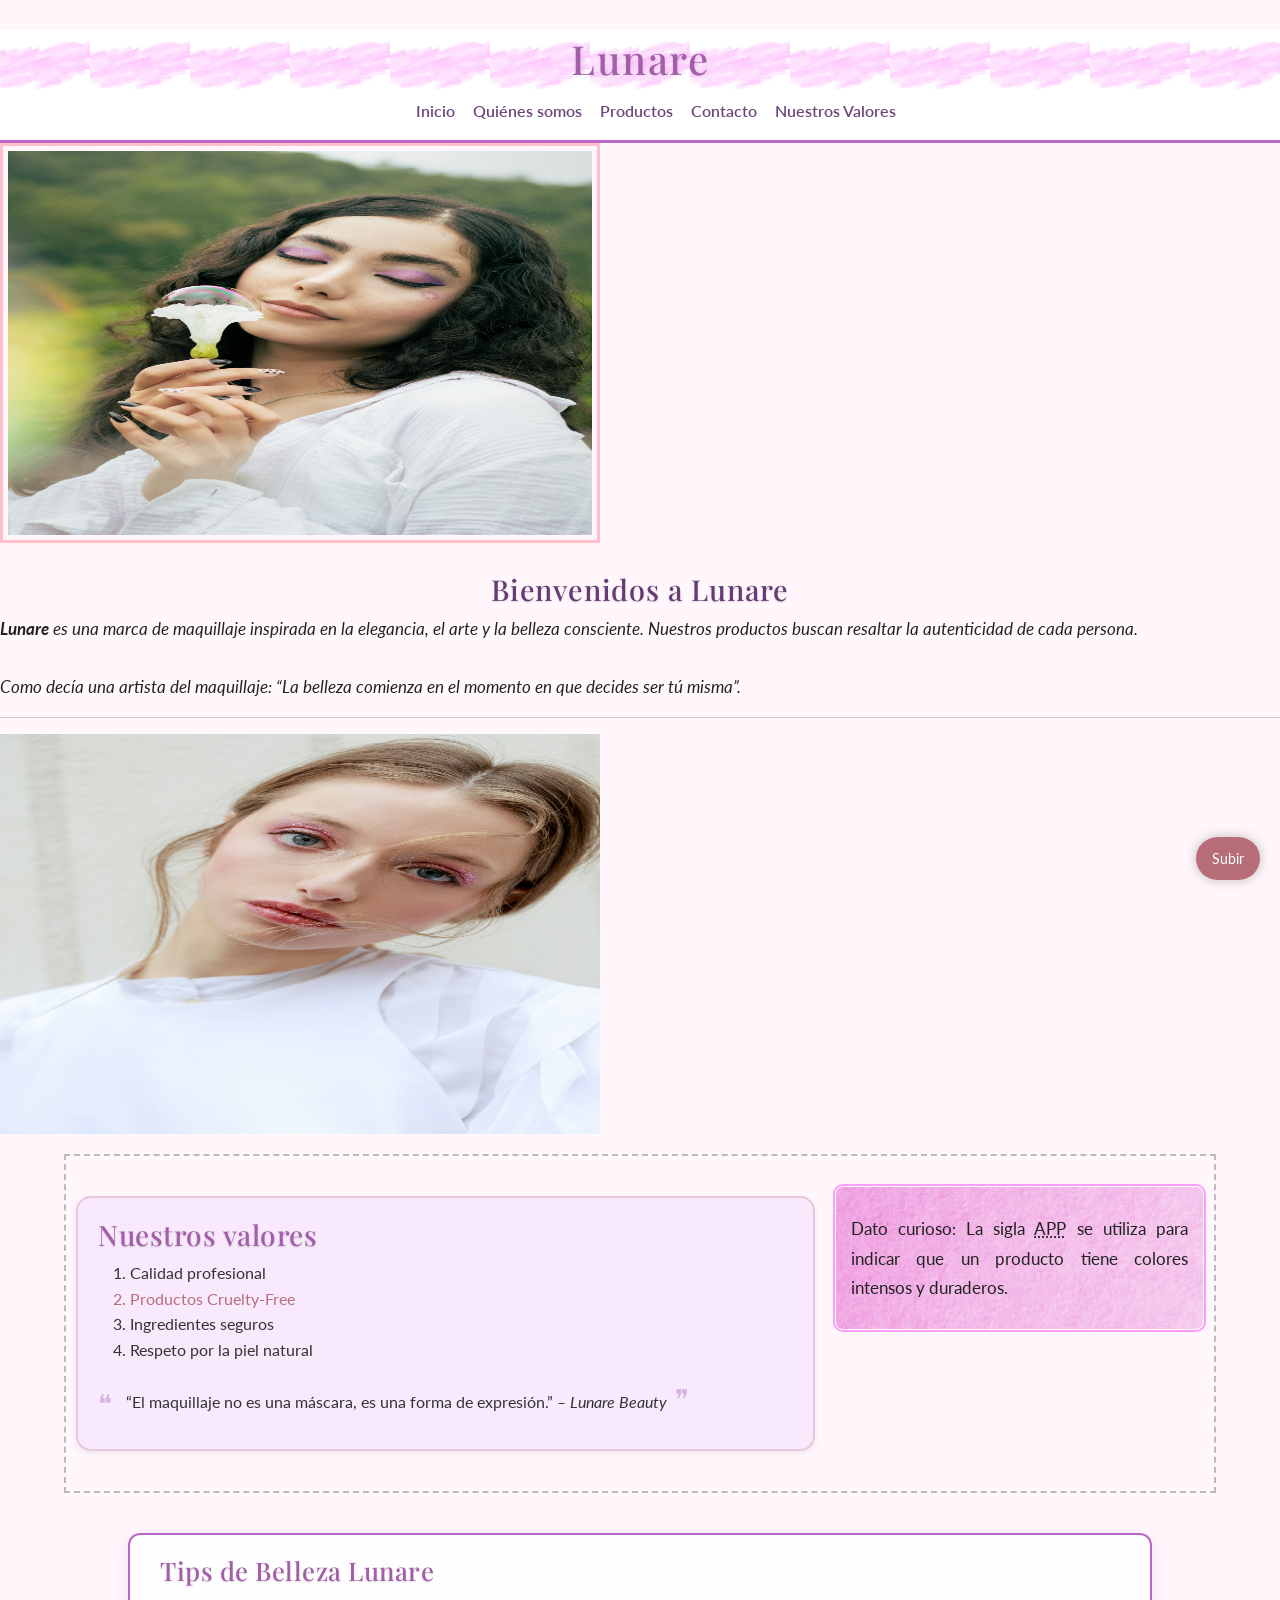
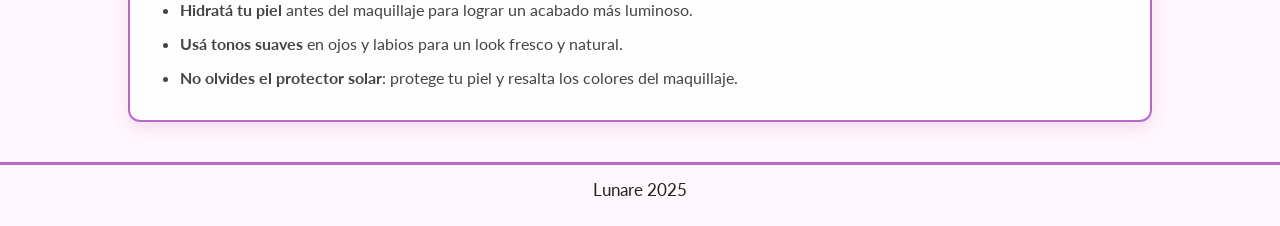
==== index.html @ bf972db9 "Primer commit" ====
<!DOCTYPE html>
<html lang="es">
<head>
    <meta charset="UTF-8">
    <meta name="viewport" content="width=device-width, initial-scale=1.0">
    <title>Lunare Beauty</title>
    <link rel="preconnect" href="https://fonts.googleapis.com">
<link rel="preconnect" href="https://fonts.gstatic.com" crossorigin>
<link href="https://fonts.googleapis.com/css2?family=Lato:wght@300;400;700&family=Poppins:wght@400;600&family=Playfair+Display:wght@700&display=swap" rel="stylesheet">
<link href="https://cdn.jsdelivr.net/npm/bootstrap@5.3.3/dist/css/bootstrap.min.css" rel="stylesheet">
    <link rel="stylesheet" href="style.css">
</head>


<body>

    
    <header>

        <h1>Lunare</h1>

        <nav>
            <ul>
                <li><a href="index.html">Inicio</a></li>
                <li><a href="nosotros.html">Quiénes somos</a></li>
                <li><a href="productos.html">Productos</a></li>
                <li><a href="contacto.html">Contacto</a></li>
                
                <li><a href="#valores">Nuestros Valores</a></li>
            </ul>
        </nav>
    </header>

    <main>
        <section id="bienvenida">
            <img src="img/ojoscerradoslila.jpg" 
                 alt="Maquillaje con tonos lila" 
                 class="portada"
                 >

            <h2>Bienvenidos a Lunare</h2>

            <p>
                <strong>Lunare</strong> es una marca de maquillaje inspirada en la elegancia, el arte y la belleza consciente.
                Nuestros productos buscan resaltar la <em>autenticidad</em> de cada persona.
                <br><br>
                Como decía una artista del maquillaje:
                <q>La belleza comienza en el momento en que decides ser tú misma</q>.
            </p>

            <hr>
            <img src="img/maquillajerosa.jpg" 
                 alt="Maquillaje elegante con tonos rosas"
                 >
        </section>
         <div class="layout-flex">

        <article id="valores">
            <h3>Nuestros valores</h3>

            <ol>
                <li>Calidad profesional</li>
                <li>Productos Cruelty-Free</li>
                <li>Ingredientes seguros</li>
                <li>Respeto por la piel natural</li>
            </ol>

            <blockquote>
                “El maquillaje no es una máscara, es una forma de expresión.”
                <cite> – Lunare Beauty</cite>
            </blockquote>
        </article>

        <aside>
            <p>
                <span>Dato curioso:</span>  
                La sigla <abbr title="Alta Pigmentación Profesional">APP</abbr> se utiliza para indicar que un producto tiene colores intensos y duraderos.
            </p>
        </aside>
</div>

      <div class="contenedor-tips">
    <h3>Tips de Belleza Lunare</h3>
    <ul>
        <li><strong>Hidratá tu piel</strong> antes del maquillaje para lograr un acabado más luminoso.</li>
        <li><strong>Usá tonos suaves</strong> en ojos y labios para un look fresco y natural.</li>
        <li><strong>No olvides el protector solar</strong>: protege tu piel y resalta los colores del maquillaje.</li>
    </ul>
</div>
    </main>

    <footer>
        <p>Lunare 2025</p>
    </footer>
<a href="#bienvenida" class="boton-fixed">Subir</a>
</body>
</html>
---- style.css ----
* {
  box-sizing: border-box; 
  margin: 0;
  padding: 0;
}

body {

    margin: 0;
    padding: 0;
    padding-top: 20px;
    line-height: 1.6;

  
    background-color: #FFF7FB; 
    background-repeat: no-repeat;
    background-size: cover;
    background-attachment: fixed;

    
    font-family: 'Lato', Arial, sans-serif;
    color: #333333;
}


h1, h2, h3 {
    font-family: 'Playfair Display', serif;
    color: #a25ea8; 
    letter-spacing: 0.5px;
    text-shadow: 0px 1px 2px rgba(0,0,0,0.15);
    
}
h1 {
    font-size: 2.5rem;
    text-align: center;
    letter-spacing: 1.5px;
    text-shadow: 1px 1px 4px rgba(101, 59, 115, 0.15);
}



h1.titulo-especial {
  color: tomato; /* para ver cascada */
}

h2 {
  font-size: 1.8rem;
  text-align: center;
  color: #653B73;
  letter-spacing: 0.8px;
  margin-top: 14px;
}


p {
  font-size: 1.07rem;
  color: #222;          
  text-align: justify;  
  margin: 12px 0;
  line-height: 1.7;
}


header {
    margin: 0 auto;     
    border:none;   
    outline: none; 
    border-radius: 0;
    border-bottom: 3px solid #ba68c8;  
    width: 100%;
    background-color: #ffffffee;
    backdrop-filter: blur(6px);
    background-image: url('img/fondoheader.jpg');
    background-repeat: repeat-x;
    background-position: top;
    background-size: 100px;
     position: sticky;     
    top: 0;
    z-index: 999;
    
}

header h1 {
    margin: 10px 0;       
    padding: 5px 0;
}


nav a {
    color: rgba(101, 59, 115, 0.95);
    font-weight: 600;
}

nav a.active {
    color: #ffb3d9 !important;
}

a:hover,
a:focus {
    color: #9b61c6;
    text-decoration: underline;
}

a:active {
    transform: translateY(1px);
}
a {
    color: #7a3fb3;
    text-decoration: none;
}

nav ul {
    list-style: none;
    display: flex;                
    justify-content: center;
    gap: 18px;
    margin-top: 10px;
}

nav ul li {
    position: relative;           
}


.submenu {
    list-style: none;
    position: absolute;           
    left: 0;
    background-color: #ffffff;
    border: 1px solid #d8b4e2;
    border-radius: 8px;
    padding: 8px 0;
    min-width: 160px;
    display: none;               
    z-index: 200;                
}

.submenu li {
    display: block;              
}

.submenu li a {
    display: block;               
    padding: 6px 12px;
    color: #653B73;
}

nav ul li:hover > .submenu {
    display: block;
}

.menu > li {
    display: inline-block;
    margin: 0 10px;
}


#valores {
    margin: 30px auto;
    padding: 20px;
    border: 2px solid #e9c7db;
    border-radius: 15px;
    width: 80%;
    background-color: #f8e9fc;
    background-position: right bottom;
    background-repeat: no-repeat;
    background-size: 300px;
}

#valores {
    scroll-margin-top: 140px;
}
div {
    margin: 20px;
    padding: 10px;
    border: 2px dashed #bbb;
}
.contenedor-tips {
    width: 80%;
    margin: 40px auto;
    padding: 20px 30px;

    background-color: #ffffffcc; 
    border: 2px solid #ba68c8;  
    border-radius: 12px;

    box-shadow: 0 6px 16px rgba(186, 104, 200, 0.18);
    backdrop-filter: blur(4px);
}

.contenedor-tips h3 {
    font-family: 'Playfair Display', serif;
    color: #a25ea8; 
    margin-bottom: 12px;
    font-size: 1.6rem;
}

.contenedor-tips ul {
    margin: 0;
    padding-left: 20px;
}

.contenedor-tips li {
    margin-bottom: 10px;
    line-height: 1.5;
    color: #444;
}
.contenedor-box h2 {
    font-family: 'Playfair Display', serif;
    color: #a25ea8; 
    margin-top: 30px;
    margin-bottom: 15px;
}

.contenedor-box p,
.contenedor-box li {
    font-size: 1.1rem;
    line-height: 1.6;
    color: #444;
}

.contenedor-box ul, 
.contenedor-box ol {
    padding-left: 25px;
    margin-bottom: 20px;
}

.contenedor-box blockquote {
    margin: 20px auto;
    padding: 10px 20px;
    border-left: 4px solid #ba68c8;
    color: #6a3d86;
    font-style: italic;
}
.vision-lunare {
    width: 80%;
    margin: 30px auto;
    padding: 22px 28px;

    background-color: #ffffffcc;
    border: 2px solid #a25ea8;
    border-radius: 12px;

    box-shadow: 0 4px 12px rgba(162, 94, 168, 0.15);
    backdrop-filter: blur(4px);
}

.vision-lunare h3 {
    font-family: 'Playfair Display', serif;
    color: #a25ea8;
    font-size: 1.5rem;
    margin-bottom: 12px;
    text-align: center;
}

.vision-lunare p {
    font-size: 1.1rem;
    line-height: 1.6;
    color: #444;
    margin-bottom: 12px;
}
.recomendacion-producto {
    width: 85%;
    margin: 40px auto;
    padding: 20px;
    background-color: #ffffffdd;
    border: 2px dashed #ba68c8; 
    border-radius: 12px;
    box-shadow: 0 4px 14px rgba(186, 104, 200, 0.18);
    backdrop-filter: blur(4px);
    text-align: center;
}

.recomendacion-producto h3 {
    font-family: 'Playfair Display', serif;
    color: #a25ea8;
    margin-bottom: 10px;
}

.contenedor-box {
    width: 80%;
    margin: 20px auto;     
    padding: 20px 25px;    
    border: 2px solid #c9b3d9;  
    background-color: #fafafa;
}


.product-card {
    width: 280px;
    background: #ffffffee;
    border: 2px solid #ba68c8;
    border-radius: 12px;
    padding: 15px;
    text-align: center;

  
    box-shadow: 0 4px 12px rgba(0,0,0,0.1);
    transition: transform .2s ease, box-shadow .2s ease;

    position: relative;
    overflow: hidden; 
}
.product-card:hover {
    transform: translateY(-8px);
    box-shadow: 0 10px 22px rgba(186, 104, 200, 0.35);
}
.product-card img {
    width: 100%;
    height: 400px;
    object-fit: cover;
    border-radius: 10px;
    margin-bottom: 10px;
}
.product-card h3 {
    font-family: 'Playfair Display', serif;
    color: #a25ea8;
    margin-bottom: 10px;
    font-size: 1.3rem;
}

.product-card p {
    color: #444;
    margin-bottom: 10px;
    line-height: 1.5;
}

.product-card .badge {
    position: absolute;   
    top: 10px;
    right: 10px;
    background-color: #ffb3d9;
    color: #653B73;
    padding: 4px 10px;
    border-radius: 999px;
    font-size: 0.75rem;
}
.productos-intro {
    text-align: center;
    margin-bottom: 30px;
}

.productos-intro h2 {
    font-size: 2rem;
    margin-bottom: 10px;
}

.productos-intro p {
    max-width: 700px;
    margin: 0 auto;
    line-height: 1.5;
}

.portada {
    border: 3px solid pink;
    padding: 5px;
    margin-bottom: 15px;
}

section p span {
    font-weight: 700;
    color: #653B73;
}


section > p {
    margin-top: 8px;
}


h2 + p {
    font-style: italic;
}


h2 ~ ol {
    margin-top: 8px;
}

article ul li:first-child {
    font-weight: 700;
}
article ol li:nth-child(2) {
    color: #b76e79;
}

.product-card:not(:first-child) {
    box-shadow: 0 0 10px rgba(101, 59, 115, 0.12);
}


blockquote {
    position: relative;
    padding-left: 28px;
    margin: 10px 0;
   text-align: left;
}

blockquote::before {
    content: "❝";
    position: absolute;
    left: 0;
    top: 5px;
    font-size: 1.6rem;
    color: #d8b4e2;
}

blockquote::after {
    content: "❞";
    margin-left: 4px;
    font-size: 1.6rem;
    color: #d8b4e2;
}

.float-demo {
    width: 80%;
    margin: 20px auto;
    border: 1px solid #e0c4ef;
    padding: 15px;
    border-radius: 8px;
    background-color: #fdf7ff;
}

.float-img {
    float: left;
    width: 40%;
    margin: 0 15px 10px 0;
    border-radius: 10px;
}
.float-texto {
    overflow: auto;                  
}
.clearfix::after {
    content: "";
    display: block;
    clear: both;
}
.multimedia {
    width: 80%;
    margin: 30px auto;
    padding: 20px;
    border: 2px solid #e0c4ef;
    border-radius: 10px;
    background-color: #fdf7ff;
}

.multimedia video,
.multimedia audio,
.multimedia iframe {
    display: block;
    margin: 12px auto;
}

article {
    padding: 25px;
    margin: 20px auto;
    width: 80%;
    background-color: rgba(186, 104, 200, 0.12);
    border-radius: 12px;
    border: 2px solid rgba(186, 104, 200, 0.25);
    box-shadow: 0 2px 6px rgba(0,0,0,0.08);
   
}


aside {
    border: 1px solid #ffffff;
    padding: 15px;
    margin: 20px auto;
    outline: 2px solid rgb(252, 156, 252);
    width: 60%;
    border-radius: 8px;
    background-image: url('img/papel-textura.png');
    background-repeat: repeat;
    background-size: auto;

}


button {
    background-color: #A25EA8;
    color: white;
    border: none;
    padding: 10px 20px;
    border-radius: 6px;
    cursor: pointer;
    font-family: 'Poppins', sans-serif;
    font-weight: 600;
}

button:hover {
    background-color: #8d4a93;
}

.boton-fixed {
    position: fixed;     
    bottom: 20px;
    right: 20px;
    background-color: #b76e79;
    color: #fff;
    padding: 10px 16px;
    border-radius: 999px;
    font-size: 0.9rem;
    text-decoration: none;
    box-shadow: 0 0 12px rgba(0,0,0,0.25);
}

.form-lunare {
    background-color: rgba(255, 240, 250, 0.7); 
    border: 2px solid #d8a7e8; 
    border-radius: 12px;
    padding: 25px;
    width: 100%;
    max-width: 550px;
    margin: 0 auto;
    box-shadow: 0 4px 12px rgba(150, 100, 160, 0.15);
    backdrop-filter: blur(2px);
}

.form-lunare input,
.form-lunare select,
.form-lunare textarea {
    border: 1px solid #cfa6dd;
    border-radius: 8px;
    background-color: #fff;
}

.form-lunare input:focus,
.form-lunare select:focus,
.form-lunare textarea:focus {
    outline: none;
    border-color: #b76ee0;
    box-shadow: 0 0 6px rgba(183, 110, 224, 0.4);
}

.btn-lunare {
    background-color: #c47ad3;
    border: none;
    padding: 10px;
    color: white;
    border-radius: 8px;
    transition: 0.2s;
}

.btn-lunare:hover {
    background-color: #aa66ba;
}

.layout-flex {
    display: flex;                
    flex-direction: row;          
    flex-wrap: wrap;               
    justify-content: space-between;
    align-items: flex-start;       
    align-content: flex-start;    
    gap: 20px;
    width: 90%;
    margin: 20px auto;
}

.layout-flex article {
    flex: 2 1 60%;                 
}

.layout-flex aside {
    flex: 1 1 30%;
    align-self: flex-start;        
}

.productos-flex {
    display: flex;
    flex-wrap: wrap;
    justify-content: center;
    align-content: flex-start;
    gap: 20px;
}

.productos-flex .product-card {
    flex: 1 1 260px;               
}

.productos-flex .product-card:nth-child(1) {
    order: 2;
}

.productos-flex .product-card:nth-child(2) {
    order: 1;
}

.tag-inline span {
    display: inline;      
    padding: 0 4px;
}

.tag-inline strong {
    display: inline-block; 
    padding: 2px 6px;
    border-radius: 999px;
    background-color: #f8e9fc;
}
.oculto-display {
    display: none;
}

.oculto-visibility {
    visibility: hidden;
}

img{
    width: 600px;
    height: 400px;
}

footer p {
    width: 100%;
    text-align: center;
    padding: 10px;
    margin-top: 40px;
    border-top: 3px solid #ba68c8;
}
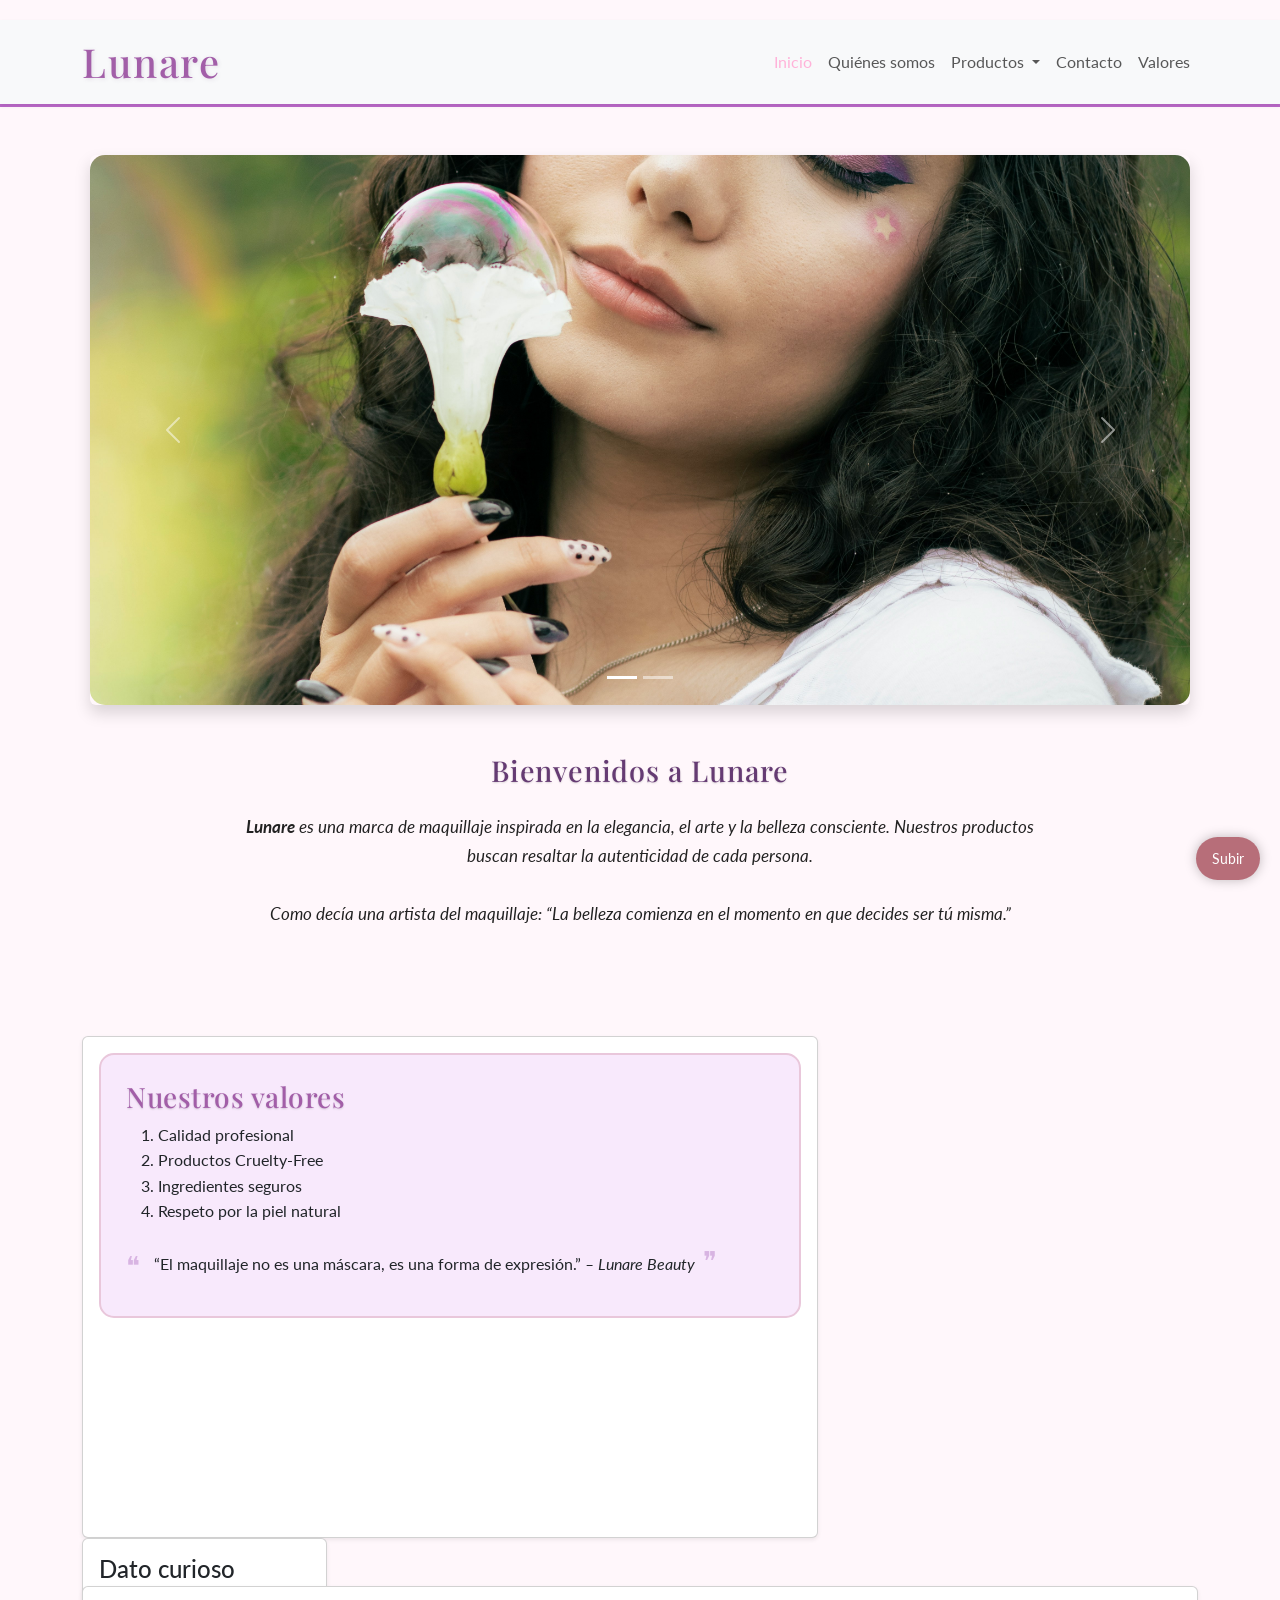
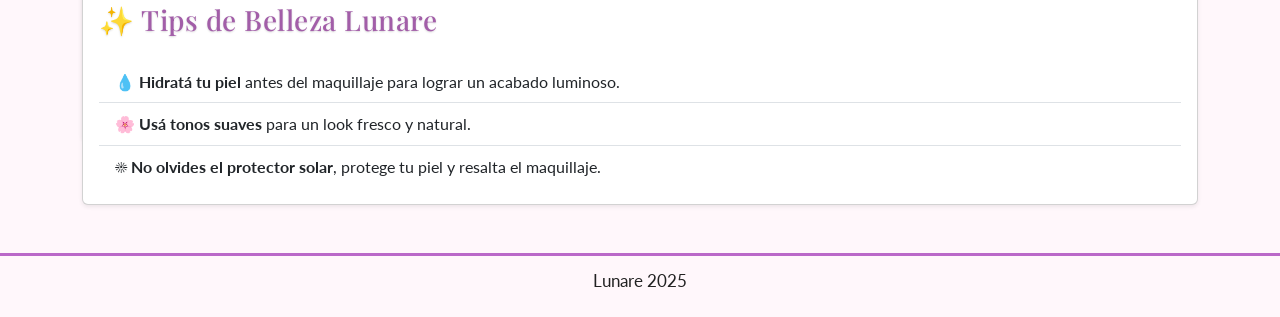
==== commit ab6b5f9f: "Refactor productos con Bootstrap y mejoras visuales" ====
--- a/index.html
+++ b/index.html
@@ -1,97 +1,349 @@
 <!DOCTYPE html>
 <html lang="es">
+
 <head>
+
     <meta charset="UTF-8">
     <meta name="viewport" content="width=device-width, initial-scale=1.0">
+
     <title>Lunare Beauty</title>
+
+    <!-- Google Fonts -->
     <link rel="preconnect" href="https://fonts.googleapis.com">
-<link rel="preconnect" href="https://fonts.gstatic.com" crossorigin>
-<link href="https://fonts.googleapis.com/css2?family=Lato:wght@300;400;700&family=Poppins:wght@400;600&family=Playfair+Display:wght@700&display=swap" rel="stylesheet">
-<link href="https://cdn.jsdelivr.net/npm/bootstrap@5.3.3/dist/css/bootstrap.min.css" rel="stylesheet">
+    <link rel="preconnect" href="https://fonts.gstatic.com" crossorigin>
+
+    <link href="https://fonts.googleapis.com/css2?family=Lato:wght@300;400;700&family=Poppins:wght@400;600&family=Playfair+Display:wght@700&display=swap" rel="stylesheet">
+
+    <!-- Bootstrap -->
+    <link href="https://cdn.jsdelivr.net/npm/bootstrap@5.3.3/dist/css/bootstrap.min.css" rel="stylesheet">
+
+    <!-- CSS propio -->
     <link rel="stylesheet" href="style.css">
+
 </head>
 
-
 <body>
 
-    
-    <header>
-
-        <h1>Lunare</h1>
-
-        <nav>
-            <ul>
-                <li><a href="index.html">Inicio</a></li>
-                <li><a href="nosotros.html">Quiénes somos</a></li>
-                <li><a href="productos.html">Productos</a></li>
-                <li><a href="contacto.html">Contacto</a></li>
-                
-                <li><a href="#valores">Nuestros Valores</a></li>
-            </ul>
-        </nav>
-    </header>
-
-    <main>
-        <section id="bienvenida">
-            <img src="img/ojoscerradoslila.jpg" 
-                 alt="Maquillaje con tonos lila" 
-                 class="portada"
-                 >
-
-            <h2>Bienvenidos a Lunare</h2>
-
-            <p>
-                <strong>Lunare</strong> es una marca de maquillaje inspirada en la elegancia, el arte y la belleza consciente.
-                Nuestros productos buscan resaltar la <em>autenticidad</em> de cada persona.
-                <br><br>
-                Como decía una artista del maquillaje:
-                <q>La belleza comienza en el momento en que decides ser tú misma</q>.
-            </p>
-
-            <hr>
-            <img src="img/maquillajerosa.jpg" 
-                 alt="Maquillaje elegante con tonos rosas"
-                 >
-        </section>
-         <div class="layout-flex">
-
-        <article id="valores">
-            <h3>Nuestros valores</h3>
-
-            <ol>
-                <li>Calidad profesional</li>
-                <li>Productos Cruelty-Free</li>
-                <li>Ingredientes seguros</li>
-                <li>Respeto por la piel natural</li>
-            </ol>
-
-            <blockquote>
-                “El maquillaje no es una máscara, es una forma de expresión.”
-                <cite> – Lunare Beauty</cite>
-            </blockquote>
-        </article>
-
-        <aside>
-            <p>
-                <span>Dato curioso:</span>  
-                La sigla <abbr title="Alta Pigmentación Profesional">APP</abbr> se utiliza para indicar que un producto tiene colores intensos y duraderos.
-            </p>
-        </aside>
-</div>
-
-      <div class="contenedor-tips">
-    <h3>Tips de Belleza Lunare</h3>
-    <ul>
-        <li><strong>Hidratá tu piel</strong> antes del maquillaje para lograr un acabado más luminoso.</li>
-        <li><strong>Usá tonos suaves</strong> en ojos y labios para un look fresco y natural.</li>
-        <li><strong>No olvides el protector solar</strong>: protege tu piel y resalta los colores del maquillaje.</li>
-    </ul>
-</div>
+<header>
+
+<nav class="navbar navbar-expand-lg navbar-light bg-light shadow-sm">
+
+<div class="container">
+
+<a class="navbar-brand" href="index.html">
+
+<h1 class="m-0">
+Lunare
+</h1>
+
+</a>
+
+<button
+class="navbar-toggler"
+type="button"
+data-bs-toggle="collapse"
+data-bs-target="#menu"
+aria-controls="menu"
+aria-expanded="false"
+aria-label="Abrir menú">
+
+<span class="navbar-toggler-icon"></span>
+
+</button>
+
+<div class="collapse navbar-collapse" id="menu">
+
+<ul class="navbar-nav ms-auto">
+
+<li class="nav-item">
+
+<a class="nav-link active"
+href="index.html">
+
+Inicio
+
+</a>
+
+</li>
+
+<li class="nav-item">
+
+<a class="nav-link"
+href="nosotros.html">
+
+Quiénes somos
+
+</a>
+
+</li>
+
+<li class="nav-item dropdown">
+
+<a
+class="nav-link dropdown-toggle"
+href="#"
+role="button"
+data-bs-toggle="dropdown"
+aria-expanded="false">
+
+Productos
+
+</a>
+
+<ul class="dropdown-menu">
+
+<li>
+
+<a class="dropdown-item"
+href="productos.html">
+
+Todos los productos
+
+</a>
+
+</li>
+
+<li>
+
+<a class="dropdown-item"
+href="productos.html#labios">
+
+Labiales
+
+</a>
+
+</li>
+
+<li>
+
+<a class="dropdown-item"
+href="productos.html#ojos">
+
+Sombras
+
+</a>
+
+</li>
+
+</ul>
+
+</li>
+
+<li class="nav-item">
+
+<a class="nav-link"
+href="contacto.html">
+
+Contacto
+
+</a>
+
+</li>
+
+<li class="nav-item">
+
+<a class="nav-link"
+href="#valores">
+
+Valores
+
+</a>
+
+</li>
+
+</ul>
+
+</div>
+
+</div>
+
+</nav>
+
+</header>
+
+ <main>
+
+<section id="bienvenida" class="container py-5">
+
+<div id="carouselLunare"
+class="carousel slide mb-5"
+data-bs-ride="carousel">
+
+    <div class="carousel-indicators">
+        <button type="button" data-bs-target="#carouselLunare" data-bs-slide-to="0" class="active"></button>
+        <button type="button" data-bs-target="#carouselLunare" data-bs-slide-to="1"></button>
+    </div>
+
+    <div class="carousel-inner rounded shadow">
+
+        <div class="carousel-item active">
+            <img src="img/ojoscerradoslila.jpg"
+                 class="d-block w-100"
+                 alt="Maquillaje tonos lila">
+        </div>
+
+        <div class="carousel-item">
+            <img src="img/maquillajerosa.jpg"
+                 class="d-block w-100"
+                 alt="Maquillaje tonos rosas">
+        </div>
+
+    </div>
+
+    <button class="carousel-control-prev"
+            type="button"
+            data-bs-target="#carouselLunare"
+            data-bs-slide="prev">
+
+        <span class="carousel-control-prev-icon"></span>
+
+    </button>
+
+    <button class="carousel-control-next"
+            type="button"
+            data-bs-target="#carouselLunare"
+            data-bs-slide="next">
+
+        <span class="carousel-control-next-icon"></span>
+
+    </button>
+
+</div>
+
+<h2 class="text-center mb-4">
+
+Bienvenidos a Lunare
+
+</h2>
+
+<p class="text-center mx-auto" style="max-width:800px;">
+
+<strong>Lunare</strong> es una marca de maquillaje inspirada en la elegancia, el arte y la belleza consciente.
+
+Nuestros productos buscan resaltar la <em>autenticidad</em> de cada persona.
+
+<br><br>
+
+Como decía una artista del maquillaje:
+
+<q>La belleza comienza en el momento en que decides ser tú misma.</q>
+
+</p>
+
+</section>
+
+<section class="container my-5">
+
+    <div class="row g-4">
+
+        <div class="col-lg-8">
+
+            <div class="card shadow-sm h-100">
+
+                <div class="card-body">
+
+                   <div id="valores">
+
+                  <h3>
+                   Nuestros valores
+                   </h3>
+
+                    <ol>
+                        <li>Calidad profesional</li>
+                        <li>Productos Cruelty-Free</li>
+                        <li>Ingredientes seguros</li>
+                        <li>Respeto por la piel natural</li>
+                    </ol>
+
+                    <blockquote>
+                        “El maquillaje no es una máscara,
+                        es una forma de expresión.”
+                        <cite>– Lunare Beauty</cite>
+                    </blockquote>
+
+                </div>
+
+            </div>
+
+        </div>
+
+        <div class="col-lg-4">
+
+            <div class="card shadow-sm h-100">
+
+                <div class="card-body">
+
+                    <h4>Dato curioso</h4>
+
+                    <p>
+
+                        La sigla
+
+                        <abbr title="Alta Pigmentación Profesional">
+                            APP
+                        </abbr>
+
+                        significa que un producto posee una
+                        pigmentación intensa y de larga duración.
+
+                    </p>
+
+                </div>
+
+            </div>
+
+        </div>
+
+    </div>
+
+</section>
+
+    <section class="container my-5">
+
+<div class="card shadow-sm">
+
+<div class="card-body">
+
+<h3 class="mb-4">
+
+✨ Tips de Belleza Lunare
+
+</h3>
+
+<ul class="list-group list-group-flush">
+
+<li class="list-group-item">
+
+💧 <strong>Hidratá tu piel</strong> antes del maquillaje para lograr un acabado luminoso.
+
+</li>
+
+<li class="list-group-item">
+
+🌸 <strong>Usá tonos suaves</strong> para un look fresco y natural.
+
+</li>
+
+<li class="list-group-item">
+
+☀️ <strong>No olvides el protector solar</strong>, protege tu piel y resalta el maquillaje.
+
+</li>
+
+</ul>
+
+</div>
+
+</div>
+
+</section>
     </main>
 
     <footer>
         <p>Lunare 2025</p>
     </footer>
 <a href="#bienvenida" class="boton-fixed">Subir</a>
+<script src="https://cdn.jsdelivr.net/npm/bootstrap@5.3.3/dist/js/bootstrap.bundle.min.js"></script>
+
 </body>
 </html>
--- a/style.css
+++ b/style.css
@@ -110,102 +110,16 @@
     text-decoration: none;
 }
 
-nav ul {
-    list-style: none;
-    display: flex;                
-    justify-content: center;
-    gap: 18px;
-    margin-top: 10px;
-}
-
-nav ul li {
-    position: relative;           
-}
-
-
-.submenu {
-    list-style: none;
-    position: absolute;           
-    left: 0;
-    background-color: #ffffff;
-    border: 1px solid #d8b4e2;
-    border-radius: 8px;
-    padding: 8px 0;
-    min-width: 160px;
-    display: none;               
-    z-index: 200;                
-}
-
-.submenu li {
-    display: block;              
-}
-
-.submenu li a {
-    display: block;               
-    padding: 6px 12px;
-    color: #653B73;
-}
-
-nav ul li:hover > .submenu {
-    display: block;
-}
-
-.menu > li {
-    display: inline-block;
-    margin: 0 10px;
-}
-
-
-#valores {
-    margin: 30px auto;
-    padding: 20px;
-    border: 2px solid #e9c7db;
-    border-radius: 15px;
-    width: 80%;
-    background-color: #f8e9fc;
-    background-position: right bottom;
-    background-repeat: no-repeat;
-    background-size: 300px;
-}
-
-#valores {
-    scroll-margin-top: 140px;
-}
-div {
-    margin: 20px;
-    padding: 10px;
-    border: 2px dashed #bbb;
-}
-.contenedor-tips {
-    width: 80%;
-    margin: 40px auto;
-    padding: 20px 30px;
-
-    background-color: #ffffffcc; 
-    border: 2px solid #ba68c8;  
-    border-radius: 12px;
-
-    box-shadow: 0 6px 16px rgba(186, 104, 200, 0.18);
-    backdrop-filter: blur(4px);
-}
-
-.contenedor-tips h3 {
-    font-family: 'Playfair Display', serif;
-    color: #a25ea8; 
-    margin-bottom: 12px;
-    font-size: 1.6rem;
-}
-
-.contenedor-tips ul {
-    margin: 0;
-    padding-left: 20px;
-}
-
-.contenedor-tips li {
-    margin-bottom: 10px;
-    line-height: 1.5;
-    color: #444;
-}
+
+
+#valores{
+    background-color:#f8e9fc;
+    border:2px solid #e9c7db;
+    border-radius:15px;
+    padding:25px;
+    scroll-margin-top:140px;
+}
+
 .contenedor-box h2 {
     font-family: 'Playfair Display', serif;
     color: #a25ea8; 
@@ -286,46 +200,31 @@
     background-color: #fafafa;
 }
 
-
-.product-card {
-    width: 280px;
-    background: #ffffffee;
-    border: 2px solid #ba68c8;
-    border-radius: 12px;
-    padding: 15px;
-    text-align: center;
-
-  
-    box-shadow: 0 4px 12px rgba(0,0,0,0.1);
-    transition: transform .2s ease, box-shadow .2s ease;
-
-    position: relative;
-    overflow: hidden; 
-}
-.product-card:hover {
-    transform: translateY(-8px);
-    box-shadow: 0 10px 22px rgba(186, 104, 200, 0.35);
-}
-.product-card img {
-    width: 100%;
-    height: 400px;
-    object-fit: cover;
-    border-radius: 10px;
-    margin-bottom: 10px;
-}
-.product-card h3 {
-    font-family: 'Playfair Display', serif;
-    color: #a25ea8;
-    margin-bottom: 10px;
-    font-size: 1.3rem;
-}
-
-.product-card p {
-    color: #444;
-    margin-bottom: 10px;
-    line-height: 1.5;
-}
-
+.product-card{
+    border-radius:20px;
+    overflow:hidden;
+    transition:all .35s ease;
+    background:white;
+}
+
+.product-card:hover{
+    transform:translateY(-8px);
+    box-shadow:0 18px 35px rgba(162,94,168,.18)!important;
+}
+.product-card img{
+    height:330px;
+    object-fit:cover;
+}
+.product-card h3{
+    color:#7c4b94;
+    font-weight:bold;
+    margin-bottom:8px;
+}
+
+.product-card p{
+    color:#555;
+    line-height:1.6;
+}
 .product-card .badge {
     position: absolute;   
     top: 10px;
@@ -438,11 +337,12 @@
 }
 .multimedia {
     width: 80%;
-    margin: 30px auto;
+    margin: 60px auto 40px auto;
     padding: 20px;
     border: 2px solid #e0c4ef;
     border-radius: 10px;
     background-color: #fdf7ff;
+    box-shadow: 0 8px 20px rgba(162, 94, 168, 0.12);
 }
 
 .multimedia video,
@@ -451,32 +351,6 @@
     display: block;
     margin: 12px auto;
 }
-
-article {
-    padding: 25px;
-    margin: 20px auto;
-    width: 80%;
-    background-color: rgba(186, 104, 200, 0.12);
-    border-radius: 12px;
-    border: 2px solid rgba(186, 104, 200, 0.25);
-    box-shadow: 0 2px 6px rgba(0,0,0,0.08);
-   
-}
-
-
-aside {
-    border: 1px solid #ffffff;
-    padding: 15px;
-    margin: 20px auto;
-    outline: 2px solid rgb(252, 156, 252);
-    width: 60%;
-    border-radius: 8px;
-    background-image: url('img/papel-textura.png');
-    background-repeat: repeat;
-    background-size: auto;
-
-}
-
 
 button {
     background-color: #A25EA8;
@@ -534,39 +408,38 @@
     box-shadow: 0 0 6px rgba(183, 110, 224, 0.4);
 }
 
-.btn-lunare {
-    background-color: #c47ad3;
-    border: none;
-    padding: 10px;
-    color: white;
-    border-radius: 8px;
-    transition: 0.2s;
-}
-
-.btn-lunare:hover {
-    background-color: #aa66ba;
-}
-
-.layout-flex {
-    display: flex;                
-    flex-direction: row;          
-    flex-wrap: wrap;               
-    justify-content: space-between;
-    align-items: flex-start;       
-    align-content: flex-start;    
-    gap: 20px;
-    width: 90%;
-    margin: 20px auto;
-}
-
-.layout-flex article {
-    flex: 2 1 60%;                 
-}
-
-.layout-flex aside {
-    flex: 1 1 30%;
-    align-self: flex-start;        
-}
+.btn-lunare{
+
+    background: linear-gradient(90deg,#ba68c8,#a25ea8);
+
+    color:white;
+
+    border:none;
+
+    border-radius:999px;
+
+    padding:12px 20px;
+
+    font-weight:600;
+
+    transition:all .3s ease;
+
+    box-shadow:0 6px 15px rgba(162,94,168,.25);
+
+}
+
+.btn-lunare:hover{
+
+    background:linear-gradient(90deg,#a25ea8,#8b4b97);
+
+    color:white;
+
+    transform:translateY(-2px);
+
+    box-shadow:0 10px 22px rgba(162,94,168,.35);
+
+}
+
 
 .productos-flex {
     display: flex;
@@ -608,8 +481,8 @@
 }
 
 img{
-    width: 600px;
-    height: 400px;
+    max-width:100%;
+    height:auto;
 }
 
 footer p {
@@ -618,4 +491,120 @@
     padding: 10px;
     margin-top: 40px;
     border-top: 3px solid #ba68c8;
+}
+/* ===== CAROUSEL ===== */
+
+#carouselLunare{
+    max-width: 1100px;
+    margin: 0 auto;
+}
+
+#carouselLunare img{
+    height: 550px;
+    object-fit: cover;
+    border-radius: 15px;
+}
+
+/*==========================
+      DECORACIÓN LUNARE
+==========================*/
+
+.decoracion{
+    display:flex;
+    align-items:center;
+    justify-content:center;
+    gap:18px;
+    margin-bottom:30px;
+}
+
+.decoracion span:first-child,
+.decoracion span:last-child{
+    flex: 1;
+    max-width: 120px;
+    height: 2px;
+    background: #d8b4e2;
+    border-radius: 999px;
+}
+
+.flor{
+    font-size: 1.9rem;
+    color: #ba68c8;
+    line-height: 1;
+}
+.alert-lunare{
+    background: linear-gradient(135deg,#fffcff,#f8e9fc);
+    border: 2px solid #e7c3ef !important;
+    border-radius: 15px;
+    box-shadow: 0 6px 18px rgba(162,94,168,.12);
+}
+
+.alert-lunare h5{
+    color:#7c4b94;
+    font-family:'Playfair Display', serif;
+    margin-bottom:6px;
+}
+
+.alert-lunare p{
+    margin:0;
+    color:#555;
+}
+
+.alert-lunare .fs-2{
+    font-size:2rem !important;
+}
+.cierre-lunare{
+    width:80%;
+    margin:60px auto;
+    text-align:center;
+}
+
+.cierre-lunare h2{
+    color:#a25ea8;
+    margin:18px 0;
+}
+
+.cierre-lunare p{
+    max-width:700px;
+    margin:auto;
+    color:#555;
+    font-size:1.08rem;
+    line-height:1.7;
+}
+.recomendacion-producto{
+    width: 85%;
+    margin: 50px auto;
+    padding: 45px 35px;
+
+    background: #fff;
+
+    border: 2px solid #e6c8ef;
+    border-radius: 16px;
+
+    box-shadow: 0 8px 20px rgba(162,94,168,.12);
+}
+.recomendacion-producto h2{
+    margin-bottom:25px;
+}
+.recomendacion-producto p{
+    max-width: 850px;
+    margin: 0 auto;
+    text-align: center;
+    line-height: 1.7;
+}
+.recomendacion-producto{
+    margin-bottom: 70px;
+}
+.demo-display{
+    width: 80%;
+    margin: 100px auto 50px auto;
+}
+
+.demo-display h3{
+    text-align: center;
+    color: #7c4b94;
+    margin-bottom: 15px;
+}
+
+.demo-display p{
+    text-align: center;
 }
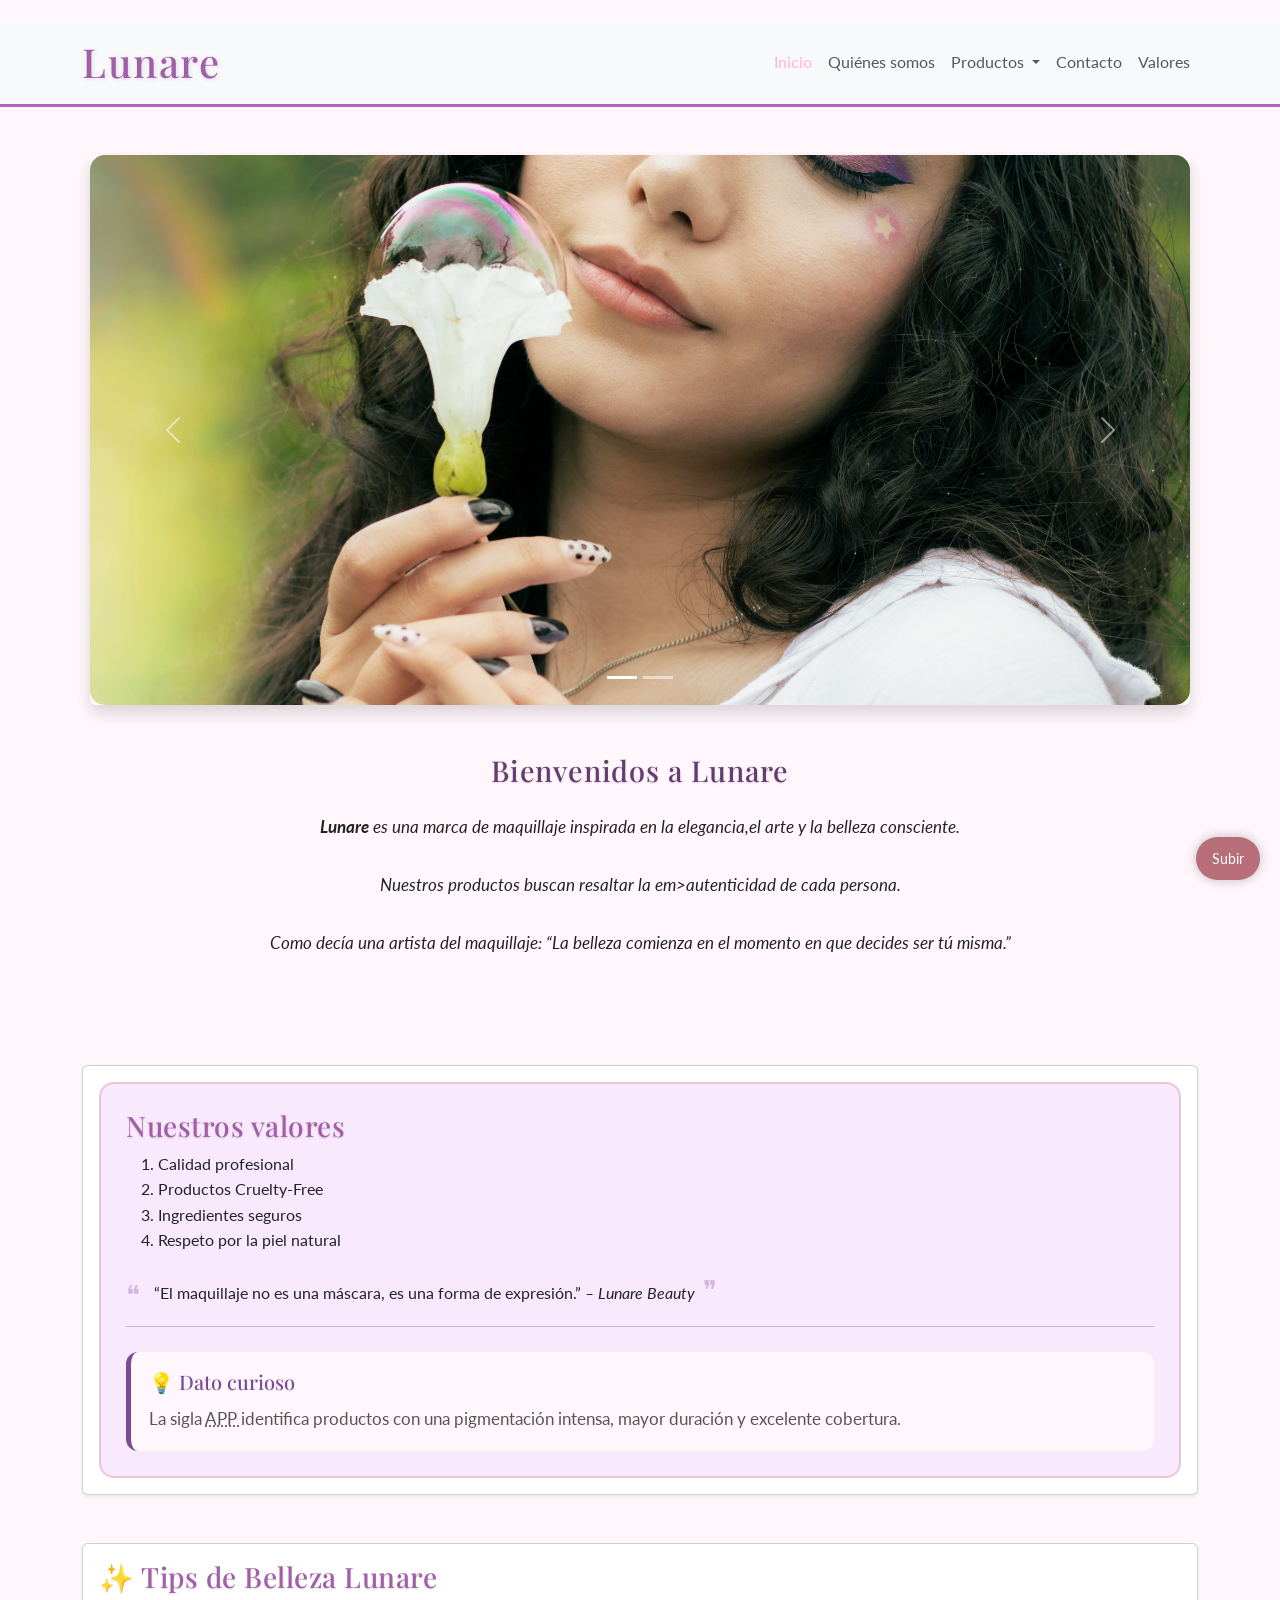
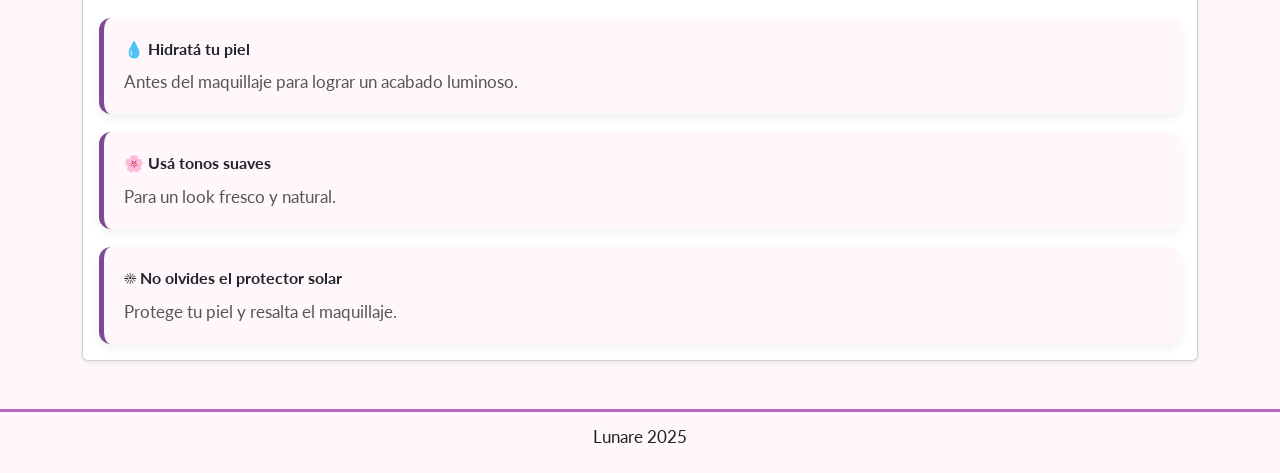
==== commit b284a8d2: "Mejoras en la página de contacto y estilos" ====
--- a/index.html
+++ b/index.html
@@ -26,324 +26,294 @@
 
 <header>
 
-<nav class="navbar navbar-expand-lg navbar-light bg-light shadow-sm">
-
-<div class="container">
-
-<a class="navbar-brand" href="index.html">
-
-<h1 class="m-0">
-Lunare
-</h1>
-
-</a>
-
-<button
-class="navbar-toggler"
-type="button"
-data-bs-toggle="collapse"
-data-bs-target="#menu"
-aria-controls="menu"
-aria-expanded="false"
-aria-label="Abrir menú">
-
-<span class="navbar-toggler-icon"></span>
-
-</button>
-
-<div class="collapse navbar-collapse" id="menu">
-
-<ul class="navbar-nav ms-auto">
-
-<li class="nav-item">
-
-<a class="nav-link active"
-href="index.html">
-
-Inicio
-
-</a>
-
-</li>
-
-<li class="nav-item">
-
-<a class="nav-link"
-href="nosotros.html">
-
-Quiénes somos
-
-</a>
-
-</li>
-
-<li class="nav-item dropdown">
-
-<a
-class="nav-link dropdown-toggle"
-href="#"
-role="button"
-data-bs-toggle="dropdown"
-aria-expanded="false">
-
-Productos
-
-</a>
-
-<ul class="dropdown-menu">
-
-<li>
-
-<a class="dropdown-item"
-href="productos.html">
-
-Todos los productos
-
-</a>
-
-</li>
-
-<li>
-
-<a class="dropdown-item"
-href="productos.html#labios">
-
-Labiales
-
-</a>
-
-</li>
-
-<li>
-
-<a class="dropdown-item"
-href="productos.html#ojos">
-
-Sombras
-
-</a>
-
-</li>
-
-</ul>
-
-</li>
-
-<li class="nav-item">
-
-<a class="nav-link"
-href="contacto.html">
-
-Contacto
-
-</a>
-
-</li>
-
-<li class="nav-item">
-
-<a class="nav-link"
-href="#valores">
-
-Valores
-
-</a>
-
-</li>
-
-</ul>
-
-</div>
-
-</div>
-
-</nav>
+    <nav class="navbar navbar-expand-lg navbar-light bg-light shadow-sm">
+
+        <div class="container">
+
+            <a class="navbar-brand" href="index.html">
+                <h1 class="m-0">Lunare</h1>
+            </a>
+
+            <button
+                class="navbar-toggler"
+                type="button"
+                data-bs-toggle="collapse"
+                data-bs-target="#menu"
+                aria-controls="menu"
+                aria-expanded="false"
+                aria-label="Abrir menú">
+
+                <span class="navbar-toggler-icon"></span>
+
+            </button>
+
+            <div class="collapse navbar-collapse" id="menu">
+
+                <ul class="navbar-nav ms-auto">
+
+                    <li class="nav-item">
+                        <a class="nav-link active" href="index.html">
+                            Inicio
+                        </a>
+                    </li>
+
+                    <li class="nav-item">
+                        <a class="nav-link" href="nosotros.html">
+                            Quiénes somos
+                        </a>
+                    </li>
+
+                    <li class="nav-item dropdown">
+
+                        <a
+                            class="nav-link dropdown-toggle"
+                            href="#"
+                            role="button"
+                            data-bs-toggle="dropdown"
+                            aria-expanded="false">
+
+                            Productos
+
+                        </a>
+
+                        <ul class="dropdown-menu">
+
+                            <li>
+                                <a class="dropdown-item" href="productos.html">
+                                    Todos los productos
+                                </a>
+                            </li>
+
+                            <li>
+                                <a class="dropdown-item" href="productos.html#labios">
+                                    Labiales
+                                </a>
+                            </li>
+
+                            <li>
+                                <a class="dropdown-item" href="productos.html#ojos">
+                                    Sombras
+                                </a>
+                            </li>
+
+                        </ul>
+
+                    </li>
+
+                    <li class="nav-item">
+                        <a class="nav-link" href="contacto.html">
+                            Contacto
+                        </a>
+                    </li>
+
+                    <li class="nav-item">
+                        <a class="nav-link" href="#valores">
+                            Valores
+                        </a>
+                    </li>
+
+                </ul>
+
+            </div>
+
+        </div>
+
+    </nav>
 
 </header>
 
- <main>
-
-<section id="bienvenida" class="container py-5">
-
-<div id="carouselLunare"
-class="carousel slide mb-5"
-data-bs-ride="carousel">
-
-    <div class="carousel-indicators">
-        <button type="button" data-bs-target="#carouselLunare" data-bs-slide-to="0" class="active"></button>
-        <button type="button" data-bs-target="#carouselLunare" data-bs-slide-to="1"></button>
-    </div>
-
-    <div class="carousel-inner rounded shadow">
-
-        <div class="carousel-item active">
-            <img src="img/ojoscerradoslila.jpg"
-                 class="d-block w-100"
-                 alt="Maquillaje tonos lila">
+ 
+
+<main> 
+
+    <section id="bienvenida" class="container py-5">
+
+        <div
+           id="carouselLunare"
+           class="carousel slide mb-5"
+           data-bs-ride="carousel">
+
+            <div class="carousel-indicators">
+
+                <button
+                   type="button"
+                   data-bs-target="#carouselLunare"
+                   data-bs-slide-to="0"
+                   class="active">
+                </button>
+
+                <button
+                    type="button"
+                    data-bs-target="#carouselLunare"
+                    data-bs-slide-to="1">
+                </button>
+
+            </div>
+
+            <div class="carousel-inner rounded shadow">
+
+                <div class="carousel-item active">
+
+                    <img
+                       src="img/ojoscerradoslila.jpg"
+                        class="d-block w-100"
+                        alt="Maquillaje tonos lila">
+
+                </div>
+
+                <div class="carousel-item">
+
+                     <img
+                        src="img/maquillajerosa.jpg"
+                        class="d-block w-100"
+                        alt="Maquillaje tonos rosas">
+
+                </div>
+
+            </div>
+
+                <button
+                    class="carousel-control-prev"
+                    type="button"
+                    data-bs-target="#carouselLunare"
+                    data-bs-slide="prev">
+
+                    <span class="carousel-control-prev-icon"></span>
+
+                </button>
+
+                <button
+                   class="carousel-control-next"
+                    type="button"
+                    data-bs-target="#carouselLunare"
+                    data-bs-slide="next">
+
+                    <span class="carousel-control-next-icon"></span>
+
+                </button>
+
         </div>
 
-        <div class="carousel-item">
-            <img src="img/maquillajerosa.jpg"
-                 class="d-block w-100"
-                 alt="Maquillaje tonos rosas">
+        <h2 class="text-center mb-4">
+          Bienvenidos a Lunare
+        </h2>
+
+        <p class="text-center mx-auto" style="max-width: 800px;">
+
+          <strong>Lunare</strong> es una marca de maquillaje inspirada en la elegancia,el arte y la belleza consciente.<br><br>
+
+                Nuestros productos buscan resaltar la
+                em>autenticidad</em> de cada persona. <br><br>
+
+                Como decía una artista del maquillaje:
+
+               <q>La belleza comienza en el momento en que decides ser tú misma.</q>
+
+        </p>
+
+    </section>
+
+    <section class="container my-5">
+
+       <div class="row">
+
+           <div class="col-12">
+
+                <div class="card shadow-sm">
+
+                    <div class="card-body">
+
+                        <div id="valores">
+
+                            <h3>Nuestros valores</h3>
+
+                            <ol>
+                               <li>Calidad profesional</li>
+                               <li>Productos Cruelty-Free</li>
+                               <li>Ingredientes seguros</li>
+                               <li>Respeto por la piel natural</li>
+                            </ol>
+
+                            <blockquote>
+                               “El maquillaje no es una máscara,
+                               es una forma de expresión.”
+                                <cite>– Lunare Beauty</cite>
+                            </blockquote>
+
+                           <hr>
+
+                            <div class="dato-curioso">
+
+                               <h5>💡 Dato curioso</h5>
+
+                               <p>
+                                    La sigla
+
+                                      <abbr title="Alta Pigmentación Profesional">
+                                            APP
+                                        </abbr>
+                                        identifica productos con una pigmentación intensa,
+                                         mayor duración y excelente cobertura.
+                                </p>
+
+                            </div>
+
+                        </div>
+
+                    </div>
+
+                </div>
+
+            </div>
+
         </div>
 
-    </div>
-
-    <button class="carousel-control-prev"
-            type="button"
-            data-bs-target="#carouselLunare"
-            data-bs-slide="prev">
-
-        <span class="carousel-control-prev-icon"></span>
-
-    </button>
-
-    <button class="carousel-control-next"
-            type="button"
-            data-bs-target="#carouselLunare"
-            data-bs-slide="next">
-
-        <span class="carousel-control-next-icon"></span>
-
-    </button>
-
-</div>
-
-<h2 class="text-center mb-4">
-
-Bienvenidos a Lunare
-
-</h2>
-
-<p class="text-center mx-auto" style="max-width:800px;">
-
-<strong>Lunare</strong> es una marca de maquillaje inspirada en la elegancia, el arte y la belleza consciente.
-
-Nuestros productos buscan resaltar la <em>autenticidad</em> de cada persona.
-
-<br><br>
-
-Como decía una artista del maquillaje:
-
-<q>La belleza comienza en el momento en que decides ser tú misma.</q>
-
-</p>
-
-</section>
-
-<section class="container my-5">
-
-    <div class="row g-4">
-
-        <div class="col-lg-8">
-
-            <div class="card shadow-sm h-100">
-
-                <div class="card-body">
-
-                   <div id="valores">
-
-                  <h3>
-                   Nuestros valores
-                   </h3>
-
-                    <ol>
-                        <li>Calidad profesional</li>
-                        <li>Productos Cruelty-Free</li>
-                        <li>Ingredientes seguros</li>
-                        <li>Respeto por la piel natural</li>
-                    </ol>
-
-                    <blockquote>
-                        “El maquillaje no es una máscara,
-                        es una forma de expresión.”
-                        <cite>– Lunare Beauty</cite>
-                    </blockquote>
+    </section>
+ 
+
+    <section class="container my-5">
+
+        <div class="card shadow-sm">
+
+           <div class="card-body">
+
+                <h3 class="mb-4">
+
+                 ✨ Tips de Belleza Lunare
+ 
+                </h3>
+
+                <div class="tips-lunare">
+
+                    <div class="tip-item">
+                       
+                        💧 <strong>Hidratá tu piel</strong>
+                        <p>Antes del maquillaje para lograr un acabado luminoso.</p>
+                    </div>
+
+                   <div class="tip-item">
+                     🌸 <strong>Usá tonos suaves</strong>
+                         <p>Para un look fresco y natural.</p>
+                    </div>
+
+                    <div class="tip-item">
+                       ☀️ <strong>No olvides el protector solar</strong>
+                       <p>Protege tu piel y resalta el maquillaje.</p>
+                    </div>
 
                 </div>
-
-            </div>
-
+            </div>
         </div>
 
-        <div class="col-lg-4">
-
-            <div class="card shadow-sm h-100">
-
-                <div class="card-body">
-
-                    <h4>Dato curioso</h4>
-
-                    <p>
-
-                        La sigla
-
-                        <abbr title="Alta Pigmentación Profesional">
-                            APP
-                        </abbr>
-
-                        significa que un producto posee una
-                        pigmentación intensa y de larga duración.
-
-                    </p>
-
-                </div>
-
-            </div>
-
-        </div>
-
-    </div>
-
-</section>
-
-    <section class="container my-5">
-
-<div class="card shadow-sm">
-
-<div class="card-body">
-
-<h3 class="mb-4">
-
-✨ Tips de Belleza Lunare
-
-</h3>
-
-<ul class="list-group list-group-flush">
-
-<li class="list-group-item">
-
-💧 <strong>Hidratá tu piel</strong> antes del maquillaje para lograr un acabado luminoso.
-
-</li>
-
-<li class="list-group-item">
-
-🌸 <strong>Usá tonos suaves</strong> para un look fresco y natural.
-
-</li>
-
-<li class="list-group-item">
-
-☀️ <strong>No olvides el protector solar</strong>, protege tu piel y resalta el maquillaje.
-
-</li>
-
-</ul>
-
-</div>
-
-</div>
-
-</section>
-    </main>
+    </section>
+
+</main>
 
     <footer>
         <p>Lunare 2025</p>
     </footer>
-<a href="#bienvenida" class="boton-fixed">Subir</a>
-<script src="https://cdn.jsdelivr.net/npm/bootstrap@5.3.3/dist/js/bootstrap.bundle.min.js"></script>
-
-</body>
-</html>+  <a href="#bienvenida" class="boton-fixed">Subir</a>
+   <script src="https://cdn.jsdelivr.net/npm/bootstrap@5.3.3/dist/js/bootstrap.bundle.min.js"></script>
+
+  </body>
+  </html>
--- a/style.css
+++ b/style.css
@@ -4,11 +4,13 @@
   margin: 0;
   padding: 0;
 }
+:root{
+    --rosa: #7c4b94;
+    --fuente-titulos: 'Playfair Display', serif;
+}
 
 body {
 
-    margin: 0;
-    padding: 0;
     padding-top: 20px;
     line-height: 1.6;
 
@@ -38,12 +40,6 @@
     text-shadow: 1px 1px 4px rgba(101, 59, 115, 0.15);
 }
 
-
-
-h1.titulo-especial {
-  color: tomato; /* para ver cascada */
-}
-
 h2 {
   font-size: 1.8rem;
   text-align: center;
@@ -61,6 +57,19 @@
   line-height: 1.7;
 }
 
+a:hover,
+a:focus {
+    color: #9b61c6;
+    text-decoration: underline;
+}
+
+a:active {
+    transform: translateY(1px);
+}
+a {
+    color: #7a3fb3;
+    text-decoration: none;
+}
 
 header {
     margin: 0 auto;     
@@ -96,22 +105,10 @@
     color: #ffb3d9 !important;
 }
 
-a:hover,
-a:focus {
-    color: #9b61c6;
-    text-decoration: underline;
-}
-
-a:active {
-    transform: translateY(1px);
-}
-a {
-    color: #7a3fb3;
-    text-decoration: none;
-}
-
-
-
+
+/*==================================================
+               QUIÉNES SOMOS
+==================================================*/
 #valores{
     background-color:#f8e9fc;
     border:2px solid #e9c7db;
@@ -119,6 +116,13 @@
     padding:25px;
     scroll-margin-top:140px;
 }
+.contenedor-box {
+    width: 80%;
+    margin: 20px auto;     
+    padding: 20px 25px;    
+    border: 2px solid #c9b3d9;  
+    background-color: #fafafa;
+}
 
 .contenedor-box h2 {
     font-family: 'Playfair Display', serif;
@@ -174,32 +178,139 @@
     color: #444;
     margin-bottom: 12px;
 }
-.recomendacion-producto {
-    width: 85%;
-    margin: 40px auto;
+blockquote {
+    position: relative;
+    padding-left: 28px;
+    margin: 10px 0;
+   text-align: left;
+}
+
+blockquote::before {
+    content: "❝";
+    position: absolute;
+    left: 0;
+    top: 5px;
+    font-size: 1.6rem;
+    color: #d8b4e2;
+}
+
+blockquote::after {
+    content: "❞";
+    margin-left: 4px;
+    font-size: 1.6rem;
+    color: #d8b4e2;
+}
+
+.float-demo {
+    width: 80%;
+    margin: 20px auto;
+    border: 1px solid #e0c4ef;
+    padding: 15px;
+    border-radius: 8px;
+    background-color: #fdf7ff;
+}
+
+.float-img {
+    float: left;
+    width: 40%;
+    margin: 0 15px 10px 0;
+    border-radius: 10px;
+}
+.float-texto {
+    overflow: auto;                  
+}
+.clearfix::after {
+    content: "";
+    display: block;
+    clear: both;
+}
+.multimedia {
+    width: 80%;
+    margin: 60px auto 40px auto;
     padding: 20px;
-    background-color: #ffffffdd;
-    border: 2px dashed #ba68c8; 
-    border-radius: 12px;
-    box-shadow: 0 4px 14px rgba(186, 104, 200, 0.18);
-    backdrop-filter: blur(4px);
+    border: 2px solid #e0c4ef;
+    border-radius: 10px;
+    background-color: #fdf7ff;
+    box-shadow: 0 8px 20px rgba(162, 94, 168, 0.12);
+}
+
+.multimedia video,
+.multimedia audio,
+.multimedia iframe {
+    display: block;
+    margin: 12px auto;
+}
+
+.demo-display{
+    width: 80%;
+    margin: 100px auto 50px auto;
+}
+
+.demo-display h3{
     text-align: center;
-}
-
-.recomendacion-producto h3 {
-    font-family: 'Playfair Display', serif;
-    color: #a25ea8;
+    color: #7c4b94;
+    margin-bottom: 15px;
+}
+
+.demo-display p{
+    text-align: center;
+}
+
+.cierre-lunare{
+    width:80%;
+    margin:60px auto;
+    text-align:center;
+}
+
+.cierre-lunare h2{
+    color:#a25ea8;
+    margin:18px 0;
+}
+
+.cierre-lunare p{
+    max-width:700px;
+    margin:auto;
+    color:#555;
+    font-size:1.08rem;
+    line-height:1.7;
+}
+/*==================================================
+                  PRODUCTOS
+==================================================*/
+.productos-intro {
+    text-align: center;
+    margin-bottom: 30px;
+}
+
+.productos-intro h2 {
+    font-size: 2rem;
     margin-bottom: 10px;
 }
 
-.contenedor-box {
-    width: 80%;
-    margin: 20px auto;     
-    padding: 20px 25px;    
-    border: 2px solid #c9b3d9;  
-    background-color: #fafafa;
-}
-
+.productos-intro p {
+    max-width: 700px;
+    margin: 0 auto;
+    line-height: 1.5;
+}
+.productos-flex {
+    display: flex;
+    flex-wrap: wrap;
+    justify-content: center;
+    align-content: flex-start;
+    gap: 20px;
+}
+
+.productos-flex .product-card {
+    flex: 1 1 260px;               
+}
+
+.productos-flex .product-card:nth-child(1) {
+    order: 2;
+}
+
+.productos-flex .product-card:nth-child(2) {
+    order: 1;
+}
 .product-card{
     border-radius:20px;
     overflow:hidden;
@@ -235,123 +346,106 @@
     border-radius: 999px;
     font-size: 0.75rem;
 }
-.productos-intro {
+.recomendacion-producto{
+    width: 85%;
+    margin: 50px auto;
+    padding: 45px 35px;
+
+    background: #fff;
+
+    border: 2px solid #e6c8ef;
+    border-radius: 16px;
+
+    box-shadow: 0 8px 20px rgba(162,94,168,.12);
+}
+.recomendacion-producto h2{
+    margin-bottom:25px;
+}
+.recomendacion-producto p{
+    max-width: 850px;
+    margin: 0 auto;
     text-align: center;
-    margin-bottom: 30px;
-}
-
-.productos-intro h2 {
-    font-size: 2rem;
-    margin-bottom: 10px;
-}
-
-.productos-intro p {
-    max-width: 700px;
-    margin: 0 auto;
-    line-height: 1.5;
-}
-
-.portada {
-    border: 3px solid pink;
-    padding: 5px;
-    margin-bottom: 15px;
-}
-
-section p span {
-    font-weight: 700;
-    color: #653B73;
-}
-
-
-section > p {
-    margin-top: 8px;
-}
-
-
-h2 + p {
-    font-style: italic;
-}
-
-
-h2 ~ ol {
-    margin-top: 8px;
-}
-
-article ul li:first-child {
-    font-weight: 700;
-}
-article ol li:nth-child(2) {
-    color: #b76e79;
-}
-
-.product-card:not(:first-child) {
-    box-shadow: 0 0 10px rgba(101, 59, 115, 0.12);
-}
-
-
-blockquote {
-    position: relative;
-    padding-left: 28px;
-    margin: 10px 0;
-   text-align: left;
-}
-
-blockquote::before {
-    content: "❝";
-    position: absolute;
-    left: 0;
-    top: 5px;
-    font-size: 1.6rem;
-    color: #d8b4e2;
-}
-
-blockquote::after {
-    content: "❞";
-    margin-left: 4px;
-    font-size: 1.6rem;
-    color: #d8b4e2;
-}
-
-.float-demo {
-    width: 80%;
-    margin: 20px auto;
-    border: 1px solid #e0c4ef;
-    padding: 15px;
-    border-radius: 8px;
-    background-color: #fdf7ff;
-}
-
-.float-img {
-    float: left;
-    width: 40%;
-    margin: 0 15px 10px 0;
+    line-height: 1.7;
+}
+.recomendacion-producto{
+    margin-bottom: 70px;
+}
+
+
+/*==================================================
+                    CONTACTO
+==================================================*/
+
+.card-lunare{
+    border: none;
+    border-radius: 20px;
+    background: #fff;
+    box-shadow: 0 8px 25px rgba(0,0,0,.08);
+    padding: 10px;
+}
+
+.card-lunare h3{
+    color: var(--rosa);
+    font-family: var(--fuente-titulos);
+}
+
+.card-lunare i{
+    color: var(--rosa);
+    margin-right: 8px;
+    font-size: 1.1rem;
+}
+
+.form-lunare{
+    background: #fff;
+    padding: 30px;
+    border-radius: 20px;
+    box-shadow: 0 8px 25px rgba(0,0,0,.08);
+}
+
+.form-lunare label{
+    font-weight: 600;
+}
+
+.form-lunare input,
+.form-lunare select,
+.form-lunare textarea{
+    border: 1px solid #cfa6dd;
     border-radius: 10px;
-}
-.float-texto {
-    overflow: auto;                  
-}
-.clearfix::after {
-    content: "";
-    display: block;
-    clear: both;
-}
-.multimedia {
-    width: 80%;
-    margin: 60px auto 40px auto;
+    background: #fff;
+}
+
+.form-lunare input:focus,
+.form-lunare select:focus,
+.form-lunare textarea:focus{
+    outline: none;
+    border-color: var(--rosa);
+    box-shadow: 0 0 0 .2rem rgba(232,148,181,.25);
+}
+
+.alert-lunare{
+    background: #fff;
+    border-left: 6px solid var(--rosa);
+    border-radius: 15px;
+    box-shadow: 0 5px 15px rgba(0,0,0,.08);
     padding: 20px;
-    border: 2px solid #e0c4ef;
-    border-radius: 10px;
-    background-color: #fdf7ff;
-    box-shadow: 0 8px 20px rgba(162, 94, 168, 0.12);
-}
-
-.multimedia video,
-.multimedia audio,
-.multimedia iframe {
-    display: block;
-    margin: 12px auto;
-}
-
+}
+
+.alert-lunare h5{
+    color: var(--rosa);
+    font-family: var(--fuente-titulos);
+}
+.alert-lunare p{
+    margin: 0;
+    color: #555;
+}
+
+.alert-lunare .fs-2{
+    font-size: 2rem !important;
+}
+
+/*==================================================
+                    BOTONES
+==================================================*/
 button {
     background-color: #A25EA8;
     color: white;
@@ -379,35 +473,6 @@
     text-decoration: none;
     box-shadow: 0 0 12px rgba(0,0,0,0.25);
 }
-
-.form-lunare {
-    background-color: rgba(255, 240, 250, 0.7); 
-    border: 2px solid #d8a7e8; 
-    border-radius: 12px;
-    padding: 25px;
-    width: 100%;
-    max-width: 550px;
-    margin: 0 auto;
-    box-shadow: 0 4px 12px rgba(150, 100, 160, 0.15);
-    backdrop-filter: blur(2px);
-}
-
-.form-lunare input,
-.form-lunare select,
-.form-lunare textarea {
-    border: 1px solid #cfa6dd;
-    border-radius: 8px;
-    background-color: #fff;
-}
-
-.form-lunare input:focus,
-.form-lunare select:focus,
-.form-lunare textarea:focus {
-    outline: none;
-    border-color: #b76ee0;
-    box-shadow: 0 0 6px rgba(183, 110, 224, 0.4);
-}
-
 .btn-lunare{
 
     background: linear-gradient(90deg,#ba68c8,#a25ea8);
@@ -440,75 +505,14 @@
 
 }
 
-
-.productos-flex {
-    display: flex;
-    flex-wrap: wrap;
-    justify-content: center;
-    align-content: flex-start;
-    gap: 20px;
-}
-
-.productos-flex .product-card {
-    flex: 1 1 260px;               
-}
-
-.productos-flex .product-card:nth-child(1) {
-    order: 2;
-}
-
-.productos-flex .product-card:nth-child(2) {
-    order: 1;
-}
-
-.tag-inline span {
-    display: inline;      
-    padding: 0 4px;
-}
-
-.tag-inline strong {
-    display: inline-block; 
-    padding: 2px 6px;
-    border-radius: 999px;
-    background-color: #f8e9fc;
-}
-.oculto-display {
-    display: none;
-}
-
-.oculto-visibility {
-    visibility: hidden;
-}
-
-img{
-    max-width:100%;
-    height:auto;
-}
-
-footer p {
-    width: 100%;
-    text-align: center;
-    padding: 10px;
-    margin-top: 40px;
-    border-top: 3px solid #ba68c8;
-}
-/* ===== CAROUSEL ===== */
-
-#carouselLunare{
-    max-width: 1100px;
-    margin: 0 auto;
-}
-
-#carouselLunare img{
-    height: 550px;
-    object-fit: cover;
-    border-radius: 15px;
-}
-
-/*==========================
-      DECORACIÓN LUNARE
-==========================*/
-
+/*==================================================
+            COMPONENTES GENERALES
+==================================================*/
+.portada {
+    border: 3px solid pink;
+    padding: 5px;
+    margin-bottom: 15px;
+}
 .decoracion{
     display:flex;
     align-items:center;
@@ -531,80 +535,156 @@
     color: #ba68c8;
     line-height: 1;
 }
-.alert-lunare{
-    background: linear-gradient(135deg,#fffcff,#f8e9fc);
-    border: 2px solid #e7c3ef !important;
+.tag-inline span {
+    display: inline;      
+    padding: 0 4px;
+}
+
+.tag-inline strong {
+    display: inline-block; 
+    padding: 2px 6px;
+    border-radius: 999px;
+    background-color: #f8e9fc;
+}
+.oculto-display {
+    display: none;
+}
+
+.oculto-visibility {
+    visibility: hidden;
+}
+img{
+    max-width:100%;
+    height:auto;
+}
+/* ===== CAROUSEL ===== */
+
+#carouselLunare{
+    max-width: 1100px;
+    margin: 0 auto;
+}
+
+#carouselLunare img{
+    height: 550px;
+    object-fit: cover;
     border-radius: 15px;
-    box-shadow: 0 6px 18px rgba(162,94,168,.12);
-}
-
-.alert-lunare h5{
-    color:#7c4b94;
-    font-family:'Playfair Display', serif;
-    margin-bottom:6px;
-}
-
-.alert-lunare p{
+}
+/*==================================================
+                    FOOTER
+==================================================*/
+
+footer p {
+    width: 100%;
+    text-align: center;
+    padding: 10px;
+    margin-top: 40px;
+    border-top: 3px solid #ba68c8;
+}
+
+/*==================================================
+        SELECTORES AVANZADOS CSS
+==================================================*/
+section p span {
+    font-weight: 700;
+    color: #653B73;
+}
+
+
+section > p {
+    margin-top: 8px;
+}
+
+
+h2 + p {
+    font-style: italic;
+}
+
+
+h2 ~ ol {
+    margin-top: 8px;
+}
+
+article ul li:first-child {
+    font-weight: 700;
+}
+article ol li:nth-child(2) {
+    color: #b76e79;
+}
+
+.product-card:not(:first-child) {
+    box-shadow: 0 0 10px rgba(101, 59, 115, 0.12);
+}
+
+.tips-lunare{
+    display:flex;
+    flex-direction:column;
+    gap:18px;
+    margin-top:20px;
+}
+
+.tip-item{
+    background:#fff7fb;
+    border-left:5px solid var(--rosa);
+    border-radius:12px;
+    padding:18px 20px;
+    box-shadow:0 4px 10px rgba(0,0,0,.06);
+    transition:.3s;
+}
+
+.tip-item:hover{
+    transform:translateX(5px);
+    box-shadow:0 8px 18px rgba(162,94,168,.15);
+}
+
+.tip-item p{
+    margin:6px 0 0;
+    color:#555;
+}
+.dato-curioso{
+    margin-top:25px;
+    padding:18px;
+    background:#fff7fb;
+    border-left:5px solid var(--rosa);
+    border-radius:12px;
+}
+
+.dato-curioso h5{
+    color:var(--rosa);
+    font-family:var(--fuente-titulos);
+    margin-bottom:10px;
+}
+
+.dato-curioso p{
     margin:0;
     color:#555;
 }
 
-.alert-lunare .fs-2{
-    font-size:2rem !important;
-}
-.cierre-lunare{
-    width:80%;
-    margin:60px auto;
-    text-align:center;
-}
-
-.cierre-lunare h2{
-    color:#a25ea8;
-    margin:18px 0;
-}
-
-.cierre-lunare p{
-    max-width:700px;
-    margin:auto;
-    color:#555;
-    font-size:1.08rem;
-    line-height:1.7;
-}
-.recomendacion-producto{
-    width: 85%;
-    margin: 50px auto;
-    padding: 45px 35px;
-
-    background: #fff;
-
-    border: 2px solid #e6c8ef;
-    border-radius: 16px;
-
-    box-shadow: 0 8px 20px rgba(162,94,168,.12);
-}
-.recomendacion-producto h2{
-    margin-bottom:25px;
-}
-.recomendacion-producto p{
-    max-width: 850px;
-    margin: 0 auto;
-    text-align: center;
-    line-height: 1.7;
-}
-.recomendacion-producto{
-    margin-bottom: 70px;
-}
-.demo-display{
-    width: 80%;
-    margin: 100px auto 50px auto;
-}
-
-.demo-display h3{
-    text-align: center;
-    color: #7c4b94;
-    margin-bottom: 15px;
-}
-
-.demo-display p{
-    text-align: center;
-}+
+
+
+
+
+
+
+
+
+
+
+
+
+
+
+
+
+
+
+
+
+
+
+
+
+
+
+
+
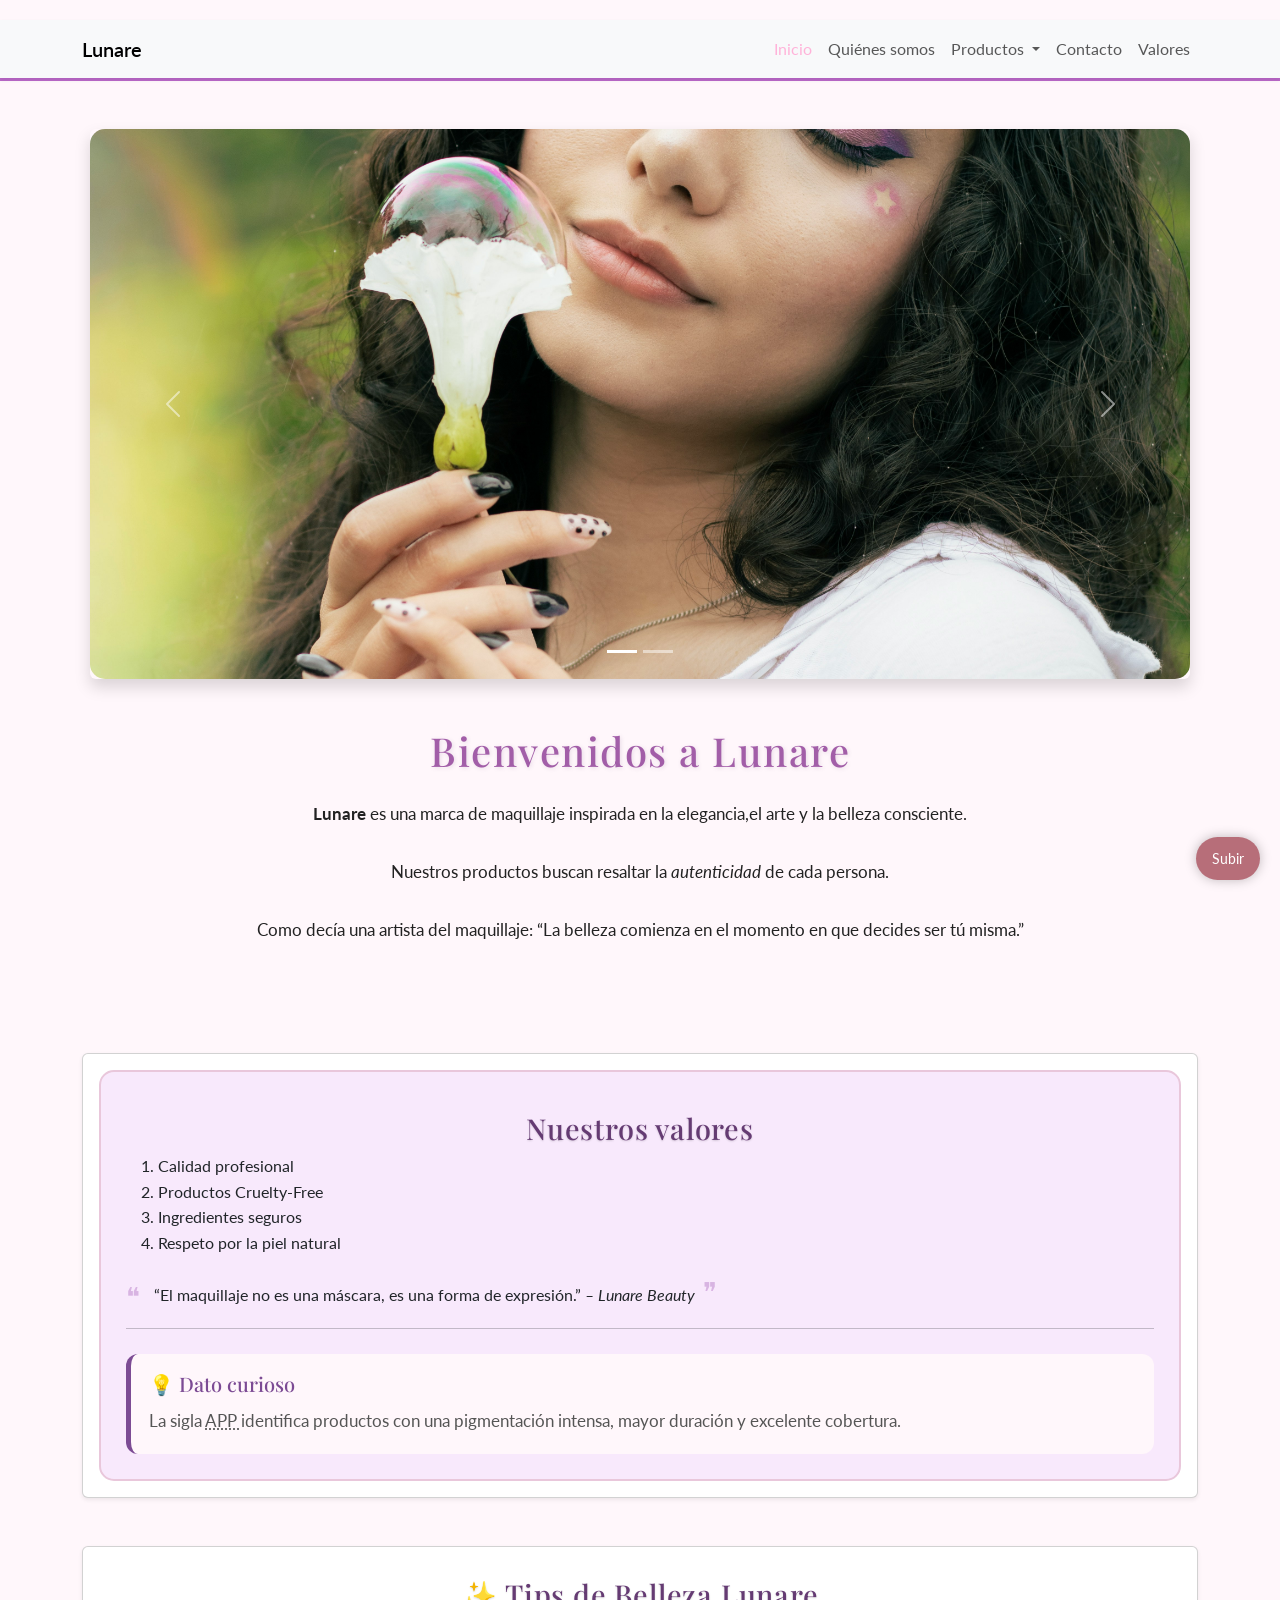
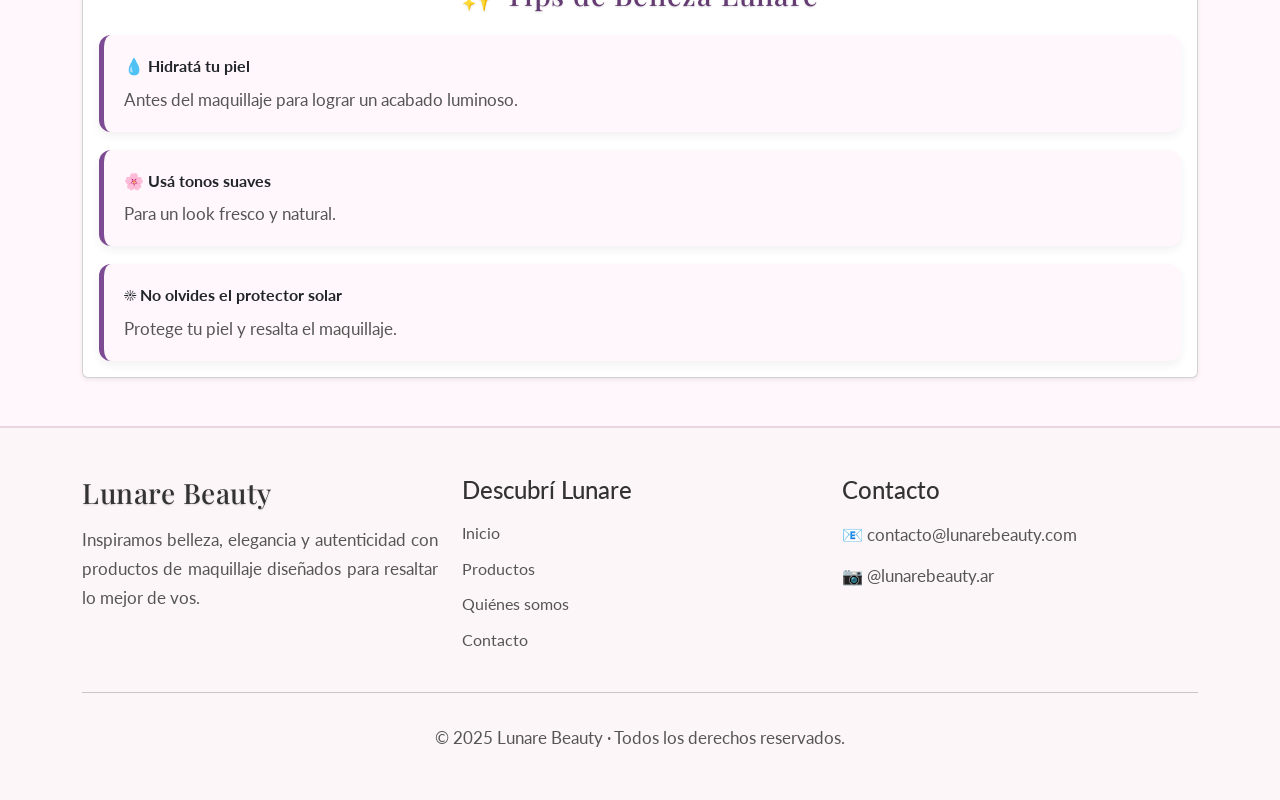
==== commit f73536a9: "ultimas cambios" ====
--- a/index.html
+++ b/index.html
@@ -31,7 +31,7 @@
         <div class="container">
 
             <a class="navbar-brand" href="index.html">
-                <h1 class="m-0">Lunare</h1>
+                <span class="navbar-brand-text">Lunare</span>
             </a>
 
             <button
@@ -194,16 +194,16 @@
 
         </div>
 
-        <h2 class="text-center mb-4">
-          Bienvenidos a Lunare
-        </h2>
-
-        <p class="text-center mx-auto" style="max-width: 800px;">
+        <h1 class="text-center mb-4">
+           Bienvenidos a Lunare
+        </h1>
+
+        <p class="text-center mx-auto bienvenida-texto">
 
           <strong>Lunare</strong> es una marca de maquillaje inspirada en la elegancia,el arte y la belleza consciente.<br><br>
 
                 Nuestros productos buscan resaltar la
-                em>autenticidad</em> de cada persona. <br><br>
+                <em>autenticidad</em> de cada persona. <br><br>
 
                 Como decía una artista del maquillaje:
 
@@ -223,9 +223,9 @@
 
                     <div class="card-body">
 
-                        <div id="valores">
-
-                            <h3>Nuestros valores</h3>
+                        <section id="valores">
+
+                            <h2>Nuestros valores</h2>
 
                             <ol>
                                <li>Calidad profesional</li>
@@ -242,7 +242,7 @@
 
                            <hr>
 
-                            <div class="dato-curioso">
+                            <aside class="dato-curioso">
 
                                <h5>💡 Dato curioso</h5>
 
@@ -256,9 +256,9 @@
                                          mayor duración y excelente cobertura.
                                 </p>
 
-                            </div>
-
-                        </div>
+                            </aside>
+
+                        </section>
 
                     </div>
 
@@ -277,11 +277,11 @@
 
            <div class="card-body">
 
-                <h3 class="mb-4">
+                <h2 class="mb-4">
 
                  ✨ Tips de Belleza Lunare
  
-                </h3>
+                </h2>
 
                 <div class="tips-lunare">
 
@@ -309,11 +309,76 @@
 
 </main>
 
-    <footer>
-        <p>Lunare 2025</p>
+    <footer class="footer-lunare py-5 mt-5">
+
+      <div class="container">
+
+           <div class="row gy-4">
+
+            
+                <div class="col-lg-4 col-md-6">
+
+                  <h3 class="footer-titulo">Lunare Beauty</h3>
+
+                  <p>
+                     Inspiramos belleza, elegancia y autenticidad con productos de maquillaje diseñados para resaltar lo mejor de vos.
+                  </p>
+
+                </div>
+
+            
+                <div class="col-lg-4 col-md-6">
+
+                   <h4>Descubrí Lunare</h4>
+
+                    <ul class="list-unstyled">
+
+                       <li><a href="index.html">Inicio</a></li>
+
+                       <li><a href="productos.html">Productos</a></li>
+
+                       <li><a href="nosotros.html">Quiénes somos</a></li>
+
+                       <li><a href="contacto.html">Contacto</a></li>
+
+                    </ul>
+
+                </div>
+
+            
+                <div class="col-lg-4">
+
+                   <h4>Contacto</h4>
+
+                    <p>
+                        📧
+                         <a href="mailto:contacto@lunarebeauty.com">
+                          contacto@lunarebeauty.com
+                       </a>
+                    </p>
+
+                    <p>
+                        📷
+                       <a href="https://instagram.com/lunarebeauty.ar" target="_blank">
+                         @lunarebeauty.ar
+                        </a>
+                    </p>
+
+                </div>
+
+            </div>
+
+            <hr>
+
+            <p class="text-center mb-0">
+              © 2025 Lunare Beauty · Todos los derechos reservados.
+            </p>
+
+        </div>
+
     </footer>
   <a href="#bienvenida" class="boton-fixed">Subir</a>
    <script src="https://cdn.jsdelivr.net/npm/bootstrap@5.3.3/dist/js/bootstrap.bundle.min.js"></script>
 
   </body>
-  </html>+  </html> 
--- a/style.css
+++ b/style.css
@@ -573,12 +573,54 @@
                     FOOTER
 ==================================================*/
 
-footer p {
-    width: 100%;
-    text-align: center;
-    padding: 10px;
-    margin-top: 40px;
-    border-top: 3px solid #ba68c8;
+.footer-lunare p{
+    color:#555;
+    line-height:1.7;
+    margin-bottom:10px;
+}
+.footer-lunare{
+    background-color: #fdf6f9;
+    border-top: 2px solid #ead6e2;
+}
+
+.footer-titulo{
+    font-family: 'Playfair Display', serif;
+    color: var(--color-principal);
+    margin-bottom: 15px;
+}
+
+.footer-lunare h4{
+    color: var(--color-principal);
+    margin-bottom: 15px;
+}
+
+.footer-lunare p{
+    color:#555;
+    line-height:1.7;
+}
+
+.footer-lunare ul{
+    padding:0;
+    margin:0;
+}
+
+.footer-lunare li{
+    margin-bottom:10px;
+}
+
+.footer-lunare a{
+    text-decoration:none;
+    color:#555;
+    transition:.3s;
+}
+
+.footer-lunare a:hover{
+    color:var(--color-principal);
+}
+
+.footer-lunare hr{
+    margin:30px 0;
+    opacity:.25;
 }
 
 /*==================================================
@@ -658,33 +700,36 @@
     margin:0;
     color:#555;
 }
-
-
-
-
-
-
-
-
-
-
-
-
-
-
-
-
-
-
-
-
-
-
-
-
-
-
-
-
-
-
+.bienvenida-texto{
+    max-width:800px;
+}
+
+
+
+
+
+
+
+
+
+
+
+
+
+
+
+
+
+
+
+
+
+
+
+
+
+
+
+
+
+
